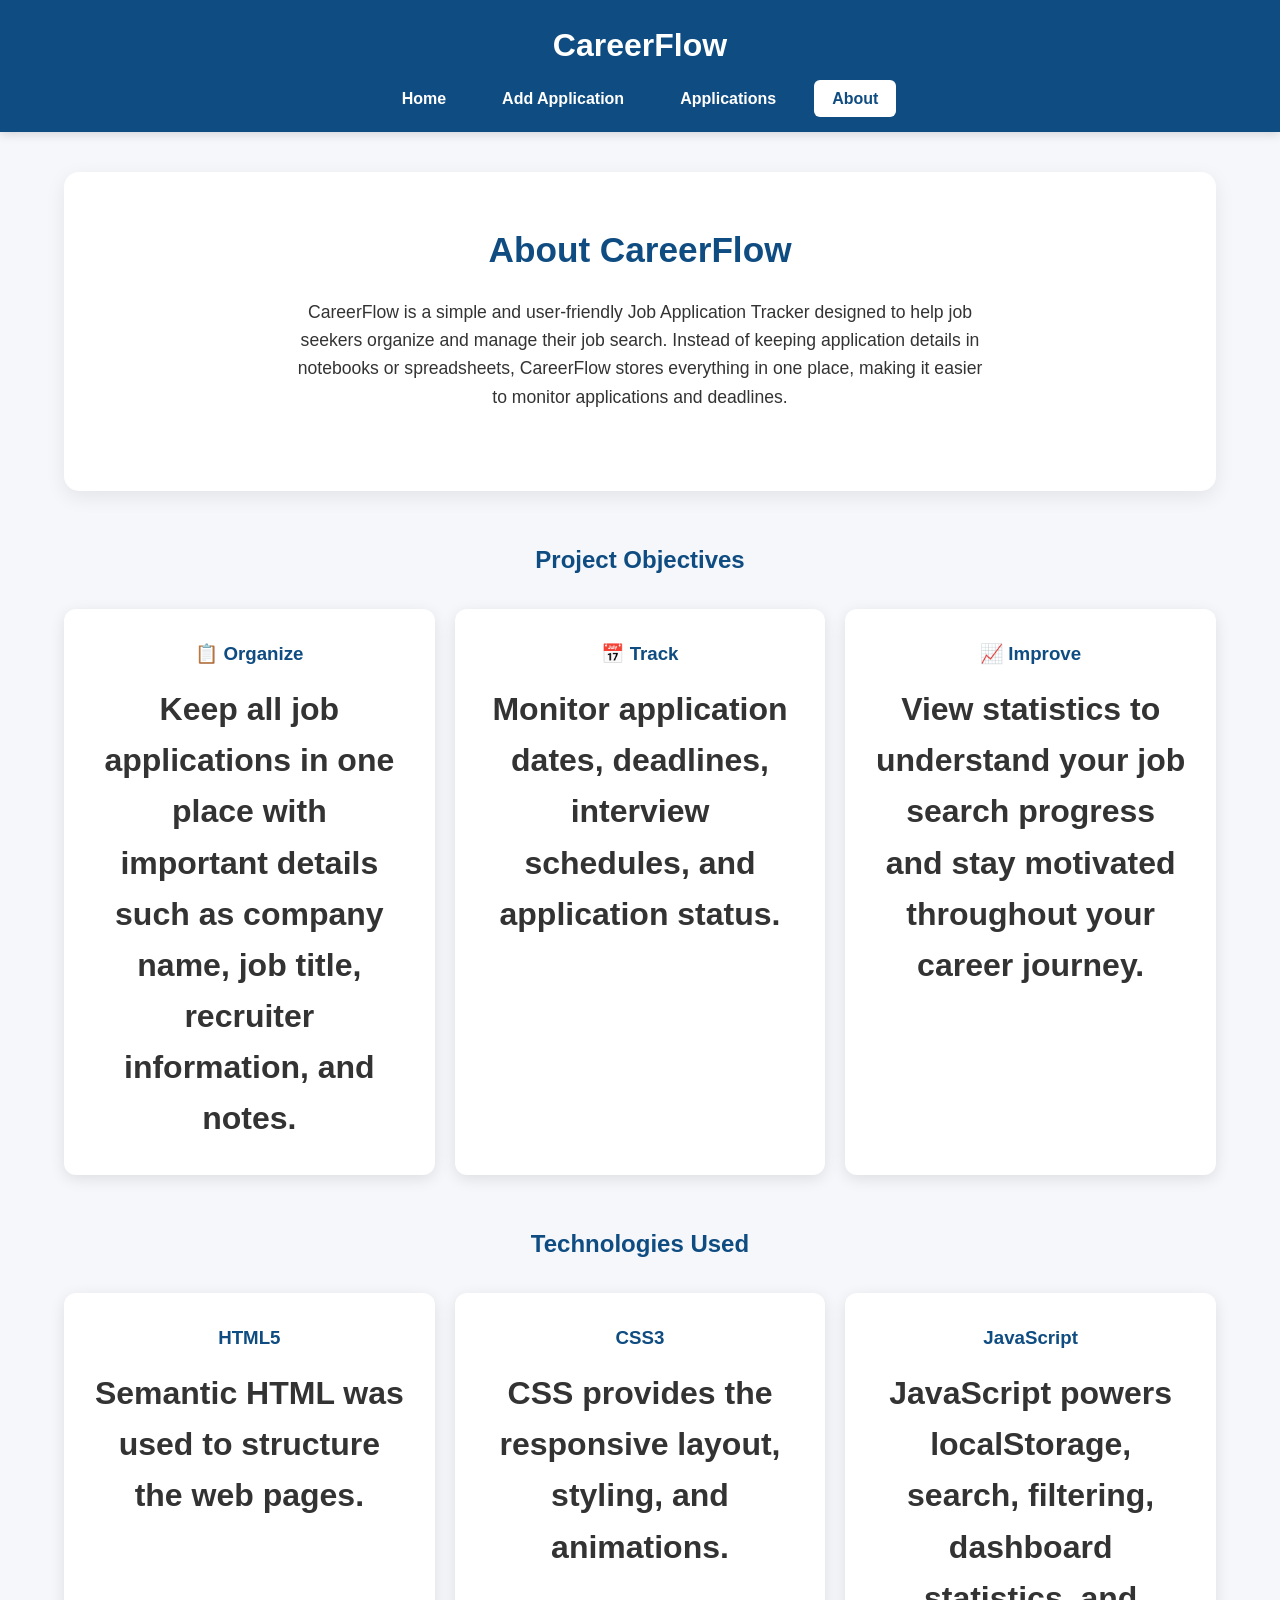
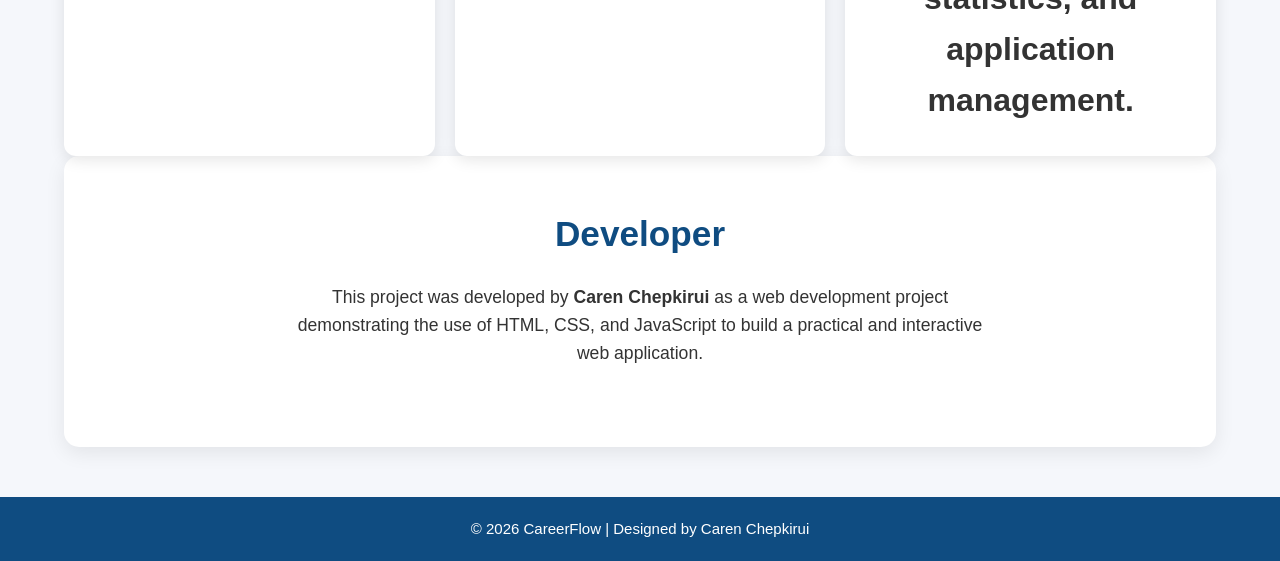
==== about.html @ 974ee08f "Initial commit" ====
<!DOCTYPE html>
<html lang="en">
<head>
    <meta charset="UTF-8">
    <meta name="viewport" content="width=device-width, initial-scale=1.0">
    <title>About | CareerFlow</title>

    <link rel="stylesheet" href="css/styles.css">
</head>
<body>

<header>

    <h1>CareerFlow</h1>

    <nav>
        <ul>
            <li><a href="index.html">Home</a></li>
            <li><a href="add.html">Add Application</a></li>
            <li><a href="applications.html">Applications</a></li>
            <li><a href="about.html" class="active">About</a></li>
        </ul>
    </nav>

</header>

<main>

<section class="hero">

<h2>About CareerFlow</h2>

<p>

CareerFlow is a simple and user-friendly Job Application Tracker
designed to help job seekers organize and manage their job search.
Instead of keeping application details in notebooks or spreadsheets,
CareerFlow stores everything in one place, making it easier to monitor
applications and deadlines.

</p>

</section>

<section class="statistics">

<h2>Project Objectives</h2>

<div class="stats-container">

<div class="card">
<h3>📋 Organize</h3>
<p>
Keep all job applications in one place with important details such as
company name, job title, recruiter information, and notes.
</p>
</div>

<div class="card">
<h3>📅 Track</h3>
<p>
Monitor application dates, deadlines, interview schedules,
and application status.
</p>
</div>

<div class="card">
<h3>📈 Improve</h3>
<p>
View statistics to understand your job search progress and
stay motivated throughout your career journey.
</p>
</div>

</div>

</section>

<section class="statistics">

<h2>Technologies Used</h2>

<div class="stats-container">

<div class="card">
<h3>HTML5</h3>
<p>
Semantic HTML was used to structure the web pages.
</p>
</div>

<div class="card">
<h3>CSS3</h3>
<p>
CSS provides the responsive layout, styling, and animations.
</p>
</div>

<div class="card">
<h3>JavaScript</h3>
<p>
JavaScript powers localStorage, search, filtering,
dashboard statistics, and application management.
</p>
</div>

</div>

</section>

<section class="hero">

<h2>Developer</h2>

<p>

This project was developed by <strong>Caren Chepkirui</strong>
as a web development project demonstrating the use of HTML, CSS,
and JavaScript to build a practical and interactive web application.

</p>

</section>

</main>

<footer>

<p>
© 2026 CareerFlow | Designed by Caren Chepkirui
</p>

</footer>

<script src="js/script.js"></script>

</body>
</html>
---- css/styles.css ----
/* ==========================================
   GLOBAL STYLES
========================================== */

*{
    margin:0;
    padding:0;
    box-sizing:border-box;
}

body{
    font-family:Arial, Helvetica, sans-serif;
    background:#f5f7fb;
    color:#333;
    line-height:1.6;
}

/* ==========================================
   HEADER
========================================== */

header{
    background:#0f4c81;
    color:white;
    padding:20px;
    text-align:center;
    box-shadow:0 2px 10px rgba(0,0,0,.15);
}

header h1{
    font-size:2rem;
    margin-bottom:15px;
}

/* ==========================================
   NAVIGATION
========================================== */

nav ul{
    display:flex;
    justify-content:center;
    align-items:center;
    list-style:none;
    gap:20px;
    flex-wrap:wrap;
}

nav a{
    color:white;
    text-decoration:none;
    padding:10px 18px;
    border-radius:6px;
    transition:.3s;
    font-weight:bold;
}

nav a:hover,
nav a.active{
    background:white;
    color:#0f4c81;
}

/* ==========================================
   MAIN
========================================== */

main{
    width:90%;
    max-width:1200px;
    margin:40px auto;
}

/* ==========================================
   HERO SECTION
========================================== */

.hero{
    background:white;
    text-align:center;
    padding:50px 30px;
    border-radius:15px;
    box-shadow:0 6px 20px rgba(0,0,0,.08);
    margin-bottom:40px;
}

.hero h2{
    font-size:2.2rem;
    color:#0f4c81;
    margin-bottom:20px;
}

.hero p{
    font-size:1.1rem;
    max-width:700px;
    margin:auto;
    margin-bottom:30px;
}

/* ==========================================
   BUTTONS
========================================== */

.btn{
    display:inline-block;
    background:#0f4c81;
    color:white;
    padding:14px 28px;
    border-radius:8px;
    text-decoration:none;
    border:none;
    cursor:pointer;
    transition:.3s;
    font-size:1rem;
}

.btn:hover{
    background:#08365d;
    transform:translateY(-2px);
}

/* ==========================================
   GALLERY
========================================== */

.gallery{
    margin-bottom:40px;
}

.photos{
    display:grid;
    grid-template-columns:repeat(auto-fit,minmax(250px,1fr));
    gap:20px;
}

.photos img{
    width:100%;
    height:220px;
    object-fit:cover;
    border-radius:12px;
    transition:.4s;
    box-shadow:0 4px 12px rgba(0,0,0,.15);
}

.photos img:hover{
    transform:scale(1.05);
}

/* ==========================================
   DASHBOARD
========================================== */

.statistics{
    margin-top:50px;
}

.statistics h2{
    text-align:center;
    color:#0f4c81;
    margin-bottom:30px;
}

.stats-container{
    display:grid;
    grid-template-columns:repeat(auto-fit,minmax(220px,1fr));
    gap:20px;
}

.card{
    background:white;
    padding:30px;
    border-radius:12px;
    text-align:center;
    box-shadow:0 4px 15px rgba(0,0,0,.1);
    transition:.3s;
}

.card:hover{
    transform:translateY(-6px);
}

.card h3{
    color:#0f4c81;
    margin-bottom:15px;
}

.card p{
    font-size:2rem;
    font-weight:bold;
} 
/* ==========================================
   ADD APPLICATION FORM
========================================== */

.form-section{
    background:#ffffff;
    padding:40px;
    border-radius:15px;
    box-shadow:0 6px 20px rgba(0,0,0,.08);
    max-width:850px;
    margin:40px auto;
}

.form-section h2{
    text-align:center;
    color:#0f4c81;
    margin-bottom:30px;
    font-size:2rem;
}

.form-group{
    display:flex;
    flex-direction:column;
    margin-bottom:20px;
}

.form-group label{
    font-weight:bold;
    margin-bottom:8px;
    color:#333;
}

.form-group input,
.form-group select,
.form-group textarea{
    width:100%;
    padding:14px;
    border:1px solid #d1d5db;
    border-radius:8px;
    font-size:16px;
    outline:none;
    transition:all .3s ease;
    background:#fff;
}

.form-group textarea{
    resize:vertical;
    min-height:120px;
}

.form-group input:focus,
.form-group select:focus,
.form-group textarea:focus{
    border-color:#0f4c81;
    box-shadow:0 0 8px rgba(15,76,129,.2);
}

.form-group input::placeholder,
.form-group textarea::placeholder{
    color:#888;
}

button[type="submit"]{
    width:100%;
    margin-top:10px;
}

#message{
    text-align:center;
    margin-top:20px;
    font-weight:bold;
    font-size:1rem;
}

/* ==========================================
   SEARCH & FILTER
========================================== */

.controls{
    display:flex;
    gap:20px;
    justify-content:center;
    align-items:center;
    flex-wrap:wrap;
    margin:30px 0;
}

.controls input,
.controls select{
    padding:12px 15px;
    border:1px solid #d1d5db;
    border-radius:8px;
    font-size:16px;
    min-width:250px;
    outline:none;
    transition:.3s;
}

.controls input:focus,
.controls select:focus{
    border-color:#0f4c81;
    box-shadow:0 0 8px rgba(15,76,129,.2);
}

/* ==========================================
   SECTION HEADINGS
========================================== */

.applications-page h2,
.form-section h2,
.statistics h2{
    color:#0f4c81;
}

.applications-page p{
    text-align:center;
    color:#666;
    margin-bottom:15px;
}
/* ==========================================
   APPLICATION CARDS
========================================== */

#applicationsContainer{
    display:grid;
    grid-template-columns:repeat(auto-fit,minmax(340px,1fr));
    gap:25px;
    margin-top:30px;
}

.application-card{
    background:#ffffff;
    border-radius:15px;
    padding:25px;
    box-shadow:0 6px 18px rgba(0,0,0,.1);
    transition:all .3s ease;
    border-top:5px solid #0f4c81;
}

.application-card:hover{
    transform:translateY(-6px);
    box-shadow:0 12px 25px rgba(0,0,0,.15);
}

.application-card h2,
.application-card h3{
    color:#0f4c81;
    margin-bottom:15px;
    border-bottom:2px solid #eef2f7;
    padding-bottom:10px;
}

.application-card p{
    margin:10px 0;
    line-height:1.6;
    word-break:break-word;
}

.application-card strong{
    color:#222;
}

.application-card a{
    color:#0f4c81;
    font-weight:bold;
    text-decoration:none;
}

.application-card a:hover{
    text-decoration:underline;
}

/* ==========================================
   DELETE BUTTON
========================================== */

.delete-btn{
    width:100%;
    margin-top:20px;
    background:#dc3545;
    color:#fff;
    border:none;
    padding:12px;
    border-radius:8px;
    cursor:pointer;
    font-size:15px;
    transition:.3s;
}

.delete-btn:hover{
    background:#b02a37;
}

/* ==========================================
   EMPTY STATE
========================================== */

.empty-message{
    text-align:center;
    background:#fff;
    padding:40px;
    border-radius:12px;
    color:#666;
    font-size:18px;
    box-shadow:0 4px 12px rgba(0,0,0,.08);
}

/* ==========================================
   STATUS BADGES
========================================== */

.status{
    display:inline-block;
    padding:6px 12px;
    border-radius:20px;
    color:#fff;
    font-size:13px;
    font-weight:bold;
}

.status.applied{
    background:#0d6efd;
}

.status.interview{
    background:#fd7e14;
}

.status.offer{
    background:#198754;
}

.status.rejected{
    background:#dc3545;
}

/* ==========================================
   PRIORITY BADGES
========================================== */

.priority{
    display:inline-block;
    padding:6px 12px;
    border-radius:20px;
    color:#fff;
    font-size:13px;
    font-weight:bold;
}

.priority.high{
    background:#dc3545;
}

.priority.medium{
    background:#ffc107;
    color:#222;
}

.priority.low{
    background:#198754;
}

/* ==========================================
   LINKS
========================================== */

.application-card a{
    color:#0f4c81;
    font-weight:600;
}

.application-card a:hover{
    color:#08365d;
}

/* ==========================================
   SCROLLBAR (Modern Browsers)
========================================== */

::-webkit-scrollbar{
    width:10px;
}

::-webkit-scrollbar-track{
    background:#f1f1f1;
}

::-webkit-scrollbar-thumb{
    background:#0f4c81;
    border-radius:10px;
}

::-webkit-scrollbar-thumb:hover{
    background:#08365d;
}
/* ==========================================
   FOOTER
========================================== */

footer{
    background:#0f4c81;
    color:#fff;
    text-align:center;
    padding:20px;
    margin-top:50px;
}

footer p{
    font-size:15px;
}

/* ==========================================
   ANIMATIONS
========================================== */

@keyframes fadeIn{
    from{
        opacity:0;
        transform:translateY(20px);
    }
    to{
        opacity:1;
        transform:translateY(0);
    }
}

.hero,
.form-section,
.application-card,
.card{
    animation:fadeIn .6s ease-in-out;
}

/* ==========================================
   RESPONSIVE DESIGN
========================================== */

@media (max-width:992px){

    main{
        width:95%;
    }

    .stats-container{
        grid-template-columns:repeat(2,1fr);
    }

    #applicationsContainer{
        grid-template-columns:1fr;
    }

}

@media (max-width:768px){

    header h1{
        font-size:1.6rem;
    }

    nav ul{
        flex-direction:column;
        gap:10px;
    }

    .hero{
        padding:30px 20px;
    }

    .hero h2{
        font-size:1.8rem;
    }

    .hero p{
        font-size:1rem;
    }

    .photos{
        grid-template-columns:1fr;
    }

    .stats-container{
        grid-template-columns:1fr;
    }

    .controls{
        flex-direction:column;
    }

    .controls input,
    .controls select{
        width:100%;
    }

    .form-section{
        padding:25px;
    }

    .application-card{
        padding:20px;
    }

}

@media (max-width:480px){

    body{
        font-size:15px;
    }

    header{
        padding:15px;
    }

    header h1{
        font-size:1.4rem;
    }

    .btn{
        width:100%;
        text-align:center;
    }

    .card{
        padding:20px;
    }

    .card p{
        font-size:1.6rem;
    }

    .application-card h2,
    .application-card h3{
        font-size:1.2rem;
    }

}

/* ==========================================
   UTILITY CLASSES
========================================== */

.text-center{
    text-align:center;
}

.mt-20{
    margin-top:20px;
}

.mb-20{
    margin-bottom:20px;
}

.hidden{
    display:none;
}
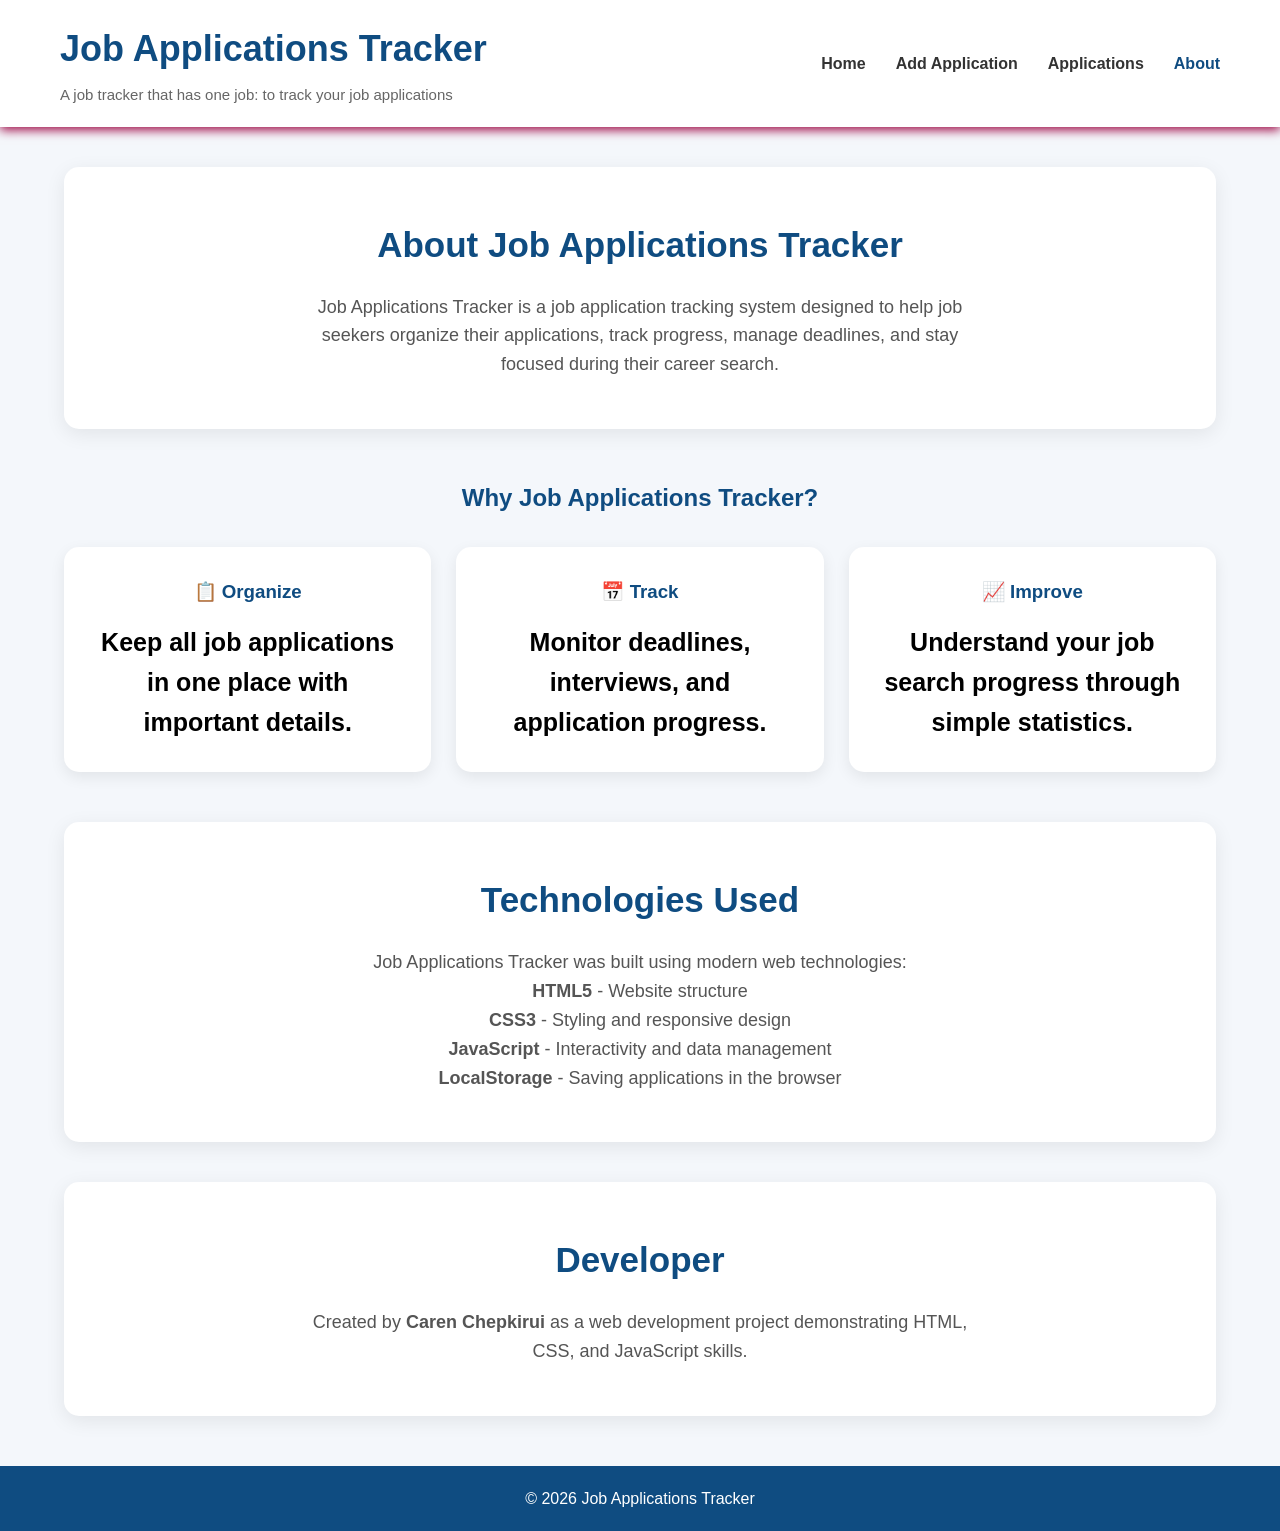
==== commit 90e8961f: "improve form styling" ====
--- a/about.html
+++ b/about.html
@@ -1,138 +1,264 @@
 <!DOCTYPE html>
 <html lang="en">
+
 <head>
-    <meta charset="UTF-8">
-    <meta name="viewport" content="width=device-width, initial-scale=1.0">
-    <title>About | CareerFlow</title>
-
-    <link rel="stylesheet" href="css/styles.css">
+
+<meta charset="UTF-8">
+<meta name="viewport" content="width=device-width, initial-scale=1.0">
+
+<title>About | Job Applications Tracker</title>
+
+<link rel="stylesheet" href="css/styles.css">
+
 </head>
+
+
 <body>
 
+
 <header>
 
-    <h1>CareerFlow</h1>
-
-    <nav>
-        <ul>
-            <li><a href="index.html">Home</a></li>
-            <li><a href="add.html">Add Application</a></li>
-            <li><a href="applications.html">Applications</a></li>
-            <li><a href="about.html" class="active">About</a></li>
-        </ul>
-    </nav>
+
+<div class="brand">
+
+<h1>Job Applications Tracker</h1>
+
+<p>
+A job tracker that has one job:
+to track your job applications
+</p>
+
+</div>
+
+
+
+<nav>
+
+<ul>
+
+<li><a href="index.html">Home</a></li>
+
+<li><a href="add.html">Add Application</a></li>
+
+<li><a href="applications.html">Applications</a></li>
+
+<li><a class="active" href="about.html">About</a></li>
+
+</ul>
+
+</nav>
+
 
 </header>
 
+
+
+
+
 <main>
 
+
+
 <section class="hero">
 
-<h2>About CareerFlow</h2>
-
-<p>
-
-CareerFlow is a simple and user-friendly Job Application Tracker
-designed to help job seekers organize and manage their job search.
-Instead of keeping application details in notebooks or spreadsheets,
-CareerFlow stores everything in one place, making it easier to monitor
-applications and deadlines.
-
-</p>
-
-</section>
+
+<h2>
+About Job Applications Tracker
+</h2>
+
+
+
+<p>
+
+Job Applications Tracker is a job application tracking system designed
+to help job seekers organize their applications,
+track progress, manage deadlines, and stay focused
+during their career search.
+
+</p>
+
+
+</section>
+
+
+
+
+
+
 
 <section class="statistics">
 
-<h2>Project Objectives</h2>
+
+<h2>
+Why Job Applications Tracker?
+</h2>
+
+
 
 <div class="stats-container">
 
+
+
 <div class="card">
-<h3>📋 Organize</h3>
-<p>
-Keep all job applications in one place with important details such as
-company name, job title, recruiter information, and notes.
-</p>
-</div>
+
+<h3>
+📋 Organize
+</h3>
+
+
+<p>
+
+Keep all job applications in one place
+with important details.
+
+</p>
+
+</div>
+
+
+
+
 
 <div class="card">
-<h3>📅 Track</h3>
-<p>
-Monitor application dates, deadlines, interview schedules,
-and application status.
-</p>
-</div>
+
+<h3>
+📅 Track
+</h3>
+
+
+<p>
+
+Monitor deadlines, interviews,
+and application progress.
+
+</p>
+
+</div>
+
+
+
+
 
 <div class="card">
-<h3>📈 Improve</h3>
-<p>
-View statistics to understand your job search progress and
-stay motivated throughout your career journey.
-</p>
-</div>
-
-</div>
-
-</section>
-
-<section class="statistics">
-
-<h2>Technologies Used</h2>
-
-<div class="stats-container">
-
-<div class="card">
-<h3>HTML5</h3>
-<p>
-Semantic HTML was used to structure the web pages.
-</p>
-</div>
-
-<div class="card">
-<h3>CSS3</h3>
-<p>
-CSS provides the responsive layout, styling, and animations.
-</p>
-</div>
-
-<div class="card">
-<h3>JavaScript</h3>
-<p>
-JavaScript powers localStorage, search, filtering,
-dashboard statistics, and application management.
-</p>
-</div>
-
-</div>
-
-</section>
+
+<h3>
+📈 Improve
+</h3>
+
+
+<p>
+
+Understand your job search progress
+through simple statistics.
+
+</p>
+
+</div>
+
+
+
+</div>
+
+
+</section>
+
+
+
+
+
+
+
+
 
 <section class="hero">
 
-<h2>Developer</h2>
-
-<p>
-
-This project was developed by <strong>Caren Chepkirui</strong>
-as a web development project demonstrating the use of HTML, CSS,
-and JavaScript to build a practical and interactive web application.
-
-</p>
-
-</section>
+
+<h2>
+Technologies Used
+</h2>
+
+
+
+<p>
+
+Job Applications Tracker was built using modern web technologies:
+
+</p>
+
+
+<p>
+
+<strong>HTML5</strong> - Website structure
+
+<br>
+
+<strong>CSS3</strong> - Styling and responsive design
+
+<br>
+
+<strong>JavaScript</strong> - Interactivity and data management
+
+<br>
+
+<strong>LocalStorage</strong> - Saving applications in the browser
+
+</p>
+
+
+</section>
+
+
+
+
+
+
+
+
+
+<section class="hero">
+
+
+<h2>
+Developer
+</h2>
+
+
+<p>
+
+Created by <strong>Caren Chepkirui</strong>
+as a web development project demonstrating
+HTML, CSS, and JavaScript skills.
+
+</p>
+
+
+</section>
+
+
 
 </main>
 
+
+
+
+
+
+
+
 <footer>
 
 <p>
-© 2026 CareerFlow | Designed by Caren Chepkirui
-</p>
+© 2026 Job Applications Tracker 
 
 </footer>
 
+
+
+
+
 <script src="js/script.js"></script>
 
+
 </body>
+
 </html>
--- a/css/styles.css
+++ b/css/styles.css
@@ -1,7 +1,11 @@
 
-   /* ==========================================
-   GLOBAL STYLES
-========================================== */
+   /* =====================================
+   CareerFlow Job Application Tracker
+   Modern Stylesheet
+===================================== */
+
+
+/* ===== GLOBAL STYLES ===== */
 
 *{
     margin:0;
@@ -10,637 +14,512 @@
 }
 
 body{
-    font-family:Arial, Helvetica, sans-serif;
-    background:#f5f7fb;
-    color:#333;
+    font-family: 'Segoe UI', Arial, sans-serif;
+    background:#f4f7fb;
+    color:black;
     line-height:1.6;
 }
-
-/* ==========================================
-   HEADER
-========================================== */
-
-header{
-    background:#0f4c81;
-    color:white;
-    padding:20px;
-    text-align:center;
-    box-shadow:0 2px 10px rgba(0,0,0,.15);
-}
-
-header h1{
-    font-size:2rem;
-    margin-bottom:15px;
-}
-
-/* ==========================================
-   NAVIGATION
-========================================== */
-
-nav ul{
-    display:flex;
-    justify-content:center;
-    align-items:center;
-    list-style:none;
-    gap:20px;
-    flex-wrap:wrap;
-}
-
-nav a{
-    color:white;
-    text-decoration:none;
-    padding:10px 18px;
-    border-radius:6px;
-    transition:.3s;
-    font-weight:bold;
-}
-
-nav a:hover,
-nav a.active{
-    background:white;
-    color:#0f4c81;
-}
-
-/* ==========================================
-   MAIN
-========================================== */
 
 main{
     width:90%;
     max-width:1200px;
+    margin:auto;
+}
+
+
+/* ===== HEADER ===== */
+
+header{
+    background:white;
+    display:flex;
+    justify-content:space-between;
+    align-items:center;
+    padding:20px 60px;
+    box-shadow:0 3px 10px rgb(158, 6, 67);
+}
+
+
+/* Logo section */
+
+.brand h1{
+
+    color:#0f4c81;
+    font-size:36px;
+    margin-bottom:5px;
+    font-weight: 700;
+
+}
+
+
+.brand p{
+
+    color:#666;
+    font-size:15px;
+
+}
+
+
+/* Navigation */
+
+nav ul{
+
+    display:flex;
+    list-style:none;
+    gap:30px;
+
+}
+
+
+nav ul li a{
+
+    text-decoration:none;
+    color:#333;
+    font-weight:600;
+    transition:.3s;
+
+}
+
+
+nav ul li a:hover,
+nav ul li a.active{
+
+    color:#0f4c81;
+
+}
+
+
+/* ===== HERO SECTION ===== */
+
+
+.hero{
+
+    background:white;
     margin:40px auto;
-}
-
-/* ==========================================
-   HERO SECTION
-========================================== */
-
-.hero{
-    background:white;
+    padding:50px;
     text-align:center;
-    padding:50px 30px;
     border-radius:15px;
-    box-shadow:0 6px 20px rgba(0,0,0,.08);
-    margin-bottom:40px;
-}
+    box-shadow:0 5px 20px rgba(0,0,0,.08);
+
+}
+
 
 .hero h2{
-    font-size:2.2rem;
-    color:#0f4c81;
+
+    color:#0f4c81;
+    font-size:35px;
     margin-bottom:20px;
-}
+
+}
+
 
 .hero p{
-    font-size:1.1rem;
+
     max-width:700px;
     margin:auto;
-    margin-bottom:30px;
-}
-
-/* ==========================================
-   BUTTONS
-========================================== */
+    color:#555;
+    font-size:18px;
+
+}
+
+
+
+/* Buttons */
 
 .btn{
+
     display:inline-block;
+    margin-top:25px;
+    padding:14px 30px;
     background:#0f4c81;
     color:white;
-    padding:14px 28px;
+    text-decoration:none;
     border-radius:8px;
-    text-decoration:none;
-    border:none;
-    cursor:pointer;
+    font-weight:bold;
     transition:.3s;
-    font-size:1rem;
-}
+
+}
+
 
 .btn:hover{
+
     background:#08365d;
     transform:translateY(-2px);
-}
-
-/* ==========================================
-   GALLERY
-========================================== */
+
+}
+
+
+
+/* ===== IMAGE GALLERY ===== */
+
 
 .gallery{
-    margin-bottom:40px;
-}
+
+    margin:40px 0;
+    margin-top: 30px;
+
+}
+
 
 .photos{
+
     display:grid;
-    grid-template-columns:repeat(auto-fit,minmax(250px,1fr));
+    grid-template-columns:repeat(3,1fr);
     gap:20px;
-}
+
+}
+
 
 .photos img{
+
     width:100%;
-    height:220px;
+    height:250px;
     object-fit:cover;
-    border-radius:12px;
-    transition:.4s;
-    box-shadow:0 4px 12px rgba(0,0,0,.15);
-}
-
-.photos img:hover{
-    transform:scale(1.05);
-}
-
-/* ==========================================
-   DASHBOARD
-========================================== */
+    border-radius:15px;
+    transition: transform .3s ease;
+
+}
+.photos img:hover{transform: scale(1.05);
+}
+
+
+
+/* ===== STATISTICS CARDS ===== */
+
 
 .statistics{
-    margin-top:50px;
-}
+
+    margin:50px 0;
+
+}
+
 
 .statistics h2{
+
     text-align:center;
     color:#0f4c81;
     margin-bottom:30px;
-}
+
+}
+
+
 
 .stats-container{
+
     display:grid;
-    grid-template-columns:repeat(auto-fit,minmax(220px,1fr));
-    gap:20px;
-}
+    grid-template-columns:repeat(3,1fr);
+    gap:25px;
+
+}
+
+
 
 .card{
+
     background:white;
     padding:30px;
-    border-radius:12px;
     text-align:center;
-    box-shadow:0 4px 15px rgba(0,0,0,.1);
-    transition:.3s;
-}
-
-.card:hover{
-    transform:translateY(-6px);
-}
+    border-radius:15px;
+    box-shadow:0 5px 15px rgba(0,0,0,.08);
+
+}
+
+
 
 .card h3{
+
     color:#0f4c81;
     margin-bottom:15px;
-}
+
+}
+
 
 .card p{
-    font-size:2rem;
+
+    font-size:25px;
     font-weight:bold;
-} 
-/* ==========================================
-   ADD APPLICATION FORM
-========================================== */
+
+}
+
+
+
+/* ===== FORM PAGE ===== */
+
 
 .form-section{
-    background:#ffffff;
+
+    background:white;
+    margin:40px auto;
     padding:40px;
+    max-width:800px;
     border-radius:15px;
-    box-shadow:0 6px 20px rgba(0,0,0,.08);
-    max-width:850px;
-    margin:40px auto;
-}
+    box-shadow:0 5px 20px rgba(0,0,0,.1);
+
+}
+
+
 
 .form-section h2{
+
     text-align:center;
     color:#0f4c81;
     margin-bottom:30px;
-    font-size:2rem;
-}
+
+}
+
+
 
 .form-group{
-    display:flex;
-    flex-direction:column;
+
     margin-bottom:20px;
-}
+
+}
+
+
 
 .form-group label{
+
+    display:block;
     font-weight:bold;
     margin-bottom:8px;
-    color:#333;
-}
+
+}
+
+
 
 .form-group input,
 .form-group select,
 .form-group textarea{
+
     width:100%;
-    padding:14px;
-    border:1px solid #d1d5db;
+    padding:13px;
+    border:1px solid #ccc;
     border-radius:8px;
     font-size:16px;
-    outline:none;
-    transition:all .3s ease;
-    background:#fff;
-}
-
-.form-group textarea{
-    resize:vertical;
-    min-height:120px;
-}
+
+}
+
+
 
 .form-group input:focus,
 .form-group select:focus,
 .form-group textarea:focus{
+
+    outline:none;
     border-color:#0f4c81;
-    box-shadow:0 0 8px rgba(15,76,129,.2);
-}
-
-.form-group input::placeholder,
-.form-group textarea::placeholder{
-    color:#888;
-}
-
-button[type="submit"]{
-    width:100%;
-    margin-top:10px;
-}
-
-#message{
+
+}
+
+
+
+textarea{
+
+    resize:vertical;
+
+}
+
+
+
+/* ===== APPLICATIONS PAGE ===== */
+
+
+.applications-page{
+
+    margin:40px 0;
+
+}
+
+
+.applications-page h2{
+
     text-align:center;
-    margin-top:20px;
-    font-weight:bold;
-    font-size:1rem;
-}
-
-/* ==========================================
-   SEARCH & FILTER
-========================================== */
+    color:#0f4c81;
+
+}
+
 
 .controls{
+
     display:flex;
+    justify-content:center;
     gap:20px;
-    justify-content:center;
-    align-items:center;
-    flex-wrap:wrap;
     margin:30px 0;
-}
+
+}
+
+
 
 .controls input,
 .controls select{
-    padding:12px 15px;
-    border:1px solid #d1d5db;
-    border-radius:8px;
-    font-size:16px;
-    min-width:250px;
-    outline:none;
-    transition:.3s;
-}
-
-.controls input:focus,
-.controls select:focus{
-    border-color:#0f4c81;
-    box-shadow:0 0 8px rgba(15,76,129,.2);
-}
-
-/* ==========================================
-   SECTION HEADINGS
-========================================== */
-
-.applications-page h2,
-.form-section h2,
-.statistics h2{
-    color:#0f4c81;
-}
-
-.applications-page p{
-    text-align:center;
-    color:#666;
-    margin-bottom:15px;
-}
-/* ==========================================
-   APPLICATION CARDS
-========================================== */
-
-#applicationsContainer{
-    display:grid;
-    grid-template-columns:repeat(auto-fit,minmax(340px,1fr));
-    gap:25px;
-    margin-top:30px;
-}
-
-.application-card{
-    background:#ffffff;
-    border-radius:15px;
-    padding:25px;
-    box-shadow:0 6px 18px rgba(0,0,0,.1);
-    transition:all .3s ease;
-    border-top:5px solid #0f4c81;
-}
-
-.application-card:hover{
-    transform:translateY(-6px);
-    box-shadow:0 12px 25px rgba(0,0,0,.15);
-}
-
-.application-card h2,
-.application-card h3{
-    color:#0f4c81;
-    margin-bottom:15px;
-    border-bottom:2px solid #eef2f7;
-    padding-bottom:10px;
-}
-
-.application-card p{
-    margin:10px 0;
-    line-height:1.6;
-    word-break:break-word;
-}
-
-.application-card strong{
-    color:#222;
-}
-
-.application-card a{
-    color:#0f4c81;
-    font-weight:bold;
-    text-decoration:none;
-}
-
-.application-card a:hover{
-    text-decoration:underline;
-}
-
-/* ==========================================
-   DELETE BUTTON
-========================================== */
-
-.delete-btn{
-    width:100%;
-    margin-top:20px;
-    background:#dc3545;
-    color:#fff;
-    border:none;
+
     padding:12px;
     border-radius:8px;
+    border:1px solid #ccc;
+
+}
+
+
+
+/* Application cards */
+
+#applicationsContainer{
+
+    display:grid;
+    grid-template-columns:repeat(3,1fr);
+    gap:25px;
+
+}
+
+
+
+.application-card{
+
+    background:white;
+    padding:25px;
+    border-radius:15px;
+    box-shadow:0 5px 15px rgba(0,0,0,.1);
+
+}
+
+
+
+.application-card h2{
+
+    color:#0f4c81;
+
+}
+
+
+
+.application-card p{
+
+    margin:8px 0;
+
+}
+
+
+
+/* Buttons */
+
+.card-buttons{
+
+    display:flex;
+    gap:10px;
+    margin-top:20px;
+
+}
+
+
+.edit-btn,
+.delete-btn{
+
+    flex:1;
+    padding:10px;
+    border:none;
+    border-radius:8px;
     cursor:pointer;
-    font-size:15px;
-    transition:.3s;
-}
-
-.delete-btn:hover{
-    background:#b02a37;
-}
-
-/* ==========================================
-   EMPTY STATE
-========================================== */
-
-.empty-message{
-    text-align:center;
-    background:#fff;
+    color:white;
+
+}
+
+
+.edit-btn{
+
+    background:#0d6efd;
+
+}
+
+
+.delete-btn{
+
+    background:#dc3545;
+
+}
+
+
+
+/* ===== ABOUT PAGE ===== */
+
+
+.about{
+
+    background:white;
     padding:40px;
-    border-radius:12px;
-    color:#666;
-    font-size:18px;
-    box-shadow:0 4px 12px rgba(0,0,0,.08);
-}
-
-/* ==========================================
-   STATUS BADGES
-========================================== */
-
-.status{
-    display:inline-block;
-    padding:6px 12px;
-    border-radius:20px;
-    color:#fff;
-    font-size:13px;
-    font-weight:bold;
-}
-
-.status.applied{
-    background:#0d6efd;
-}
-
-.status.interview{
-    background:#fd7e14;
-}
-
-.status.offer{
-    background:#198754;
-}
-
-.status.rejected{
-    background:#dc3545;
-}
-
-/* ==========================================
-   PRIORITY BADGES
-========================================== */
-
-.priority{
-    display:inline-block;
-    padding:6px 12px;
-    border-radius:20px;
-    color:#fff;
-    font-size:13px;
-    font-weight:bold;
-}
-
-.priority.high{
-    background:#dc3545;
-}
-
-.priority.medium{
-    background:#ffc107;
-    color:#222;
-}
-
-.priority.low{
-    background:#198754;
-}
-
-/* ==========================================
-   LINKS
-========================================== */
-
-.application-card a{
-    color:#0f4c81;
-    font-weight:600;
-}
-
-.application-card a:hover{
-    color:#08365d;
-}
-
-/* ==========================================
-   SCROLLBAR (Modern Browsers)
-========================================== */
-
-::-webkit-scrollbar{
-    width:10px;
-}
-
-::-webkit-scrollbar-track{
-    background:#f1f1f1;
-}
-
-::-webkit-scrollbar-thumb{
+    margin:40px 0;
+    border-radius:15px;
+
+}
+
+
+/* ===== FOOTER ===== */
+
+
+footer{
+
     background:#0f4c81;
-    border-radius:10px;
-}
-
-::-webkit-scrollbar-thumb:hover{
-    background:#08365d;
-}
-/* ==========================================
-   FOOTER
-========================================== */
-
-footer{
-    background:#0f4c81;
-    color:#fff;
+    color:white;
     text-align:center;
     padding:20px;
     margin-top:50px;
-}
-
-footer p{
-    font-size:15px;
-}
-
-/* ==========================================
-   ANIMATIONS
-========================================== */
-
-@keyframes fadeIn{
-    from{
-        opacity:0;
-        transform:translateY(20px);
+
+}
+
+
+
+/* ===== RESPONSIVE DESIGN ===== */
+
+
+@media(max-width:900px){
+
+    header{
+
+        flex-direction:column;
+        text-align:center;
+        gap:20px;
+
     }
-    to{
-        opacity:1;
-        transform:translateY(0);
+
+
+    nav ul{
+
+        flex-direction:column;
+        gap:15px;
+
     }
-}
-
-.hero,
-.form-section,
-.application-card,
-.card{
-    animation:fadeIn .6s ease-in-out;
-}
-
-/* ==========================================
-   RESPONSIVE DESIGN
-========================================== */
-
-@media (max-width:992px){
-
-    main{
-        width:95%;
+
+
+    .stats-container,
+    #applicationsContainer,
+    .photos{
+
+        grid-template-columns:1fr;
+
     }
 
-    .stats-container{
-        grid-template-columns:repeat(2,1fr);
+
+}
+
+
+@media(max-width:600px){
+
+    header{
+
+        padding:20px;
+
     }
 
-    #applicationsContainer{
-        grid-template-columns:1fr;
+
+    .hero{
+
+        padding:25px;
+
     }
 
-}
-
-@media (max-width:768px){
-
-    header h1{
-        font-size:1.6rem;
+
+    .hero h2{
+
+        font-size:25px;
+
     }
 
-    nav ul{
-        flex-direction:column;
-        gap:10px;
-    }
-
-    .hero{
-        padding:30px 20px;
-    }
-
-    .hero h2{
-        font-size:1.8rem;
-    }
-
-    .hero p{
-        font-size:1rem;
-    }
-
-    .photos{
-        grid-template-columns:1fr;
-    }
-
-    .stats-container{
-        grid-template-columns:1fr;
-    }
-
-    .controls{
-        flex-direction:column;
-    }
-
-    .controls input,
-    .controls select{
-        width:100%;
-    }
-
-    .form-section{
-        padding:25px;
-    }
-
-    .application-card{
-        padding:20px;
-    }
-
-}
-
-@media (max-width:480px){
-
-    body{
-        font-size:15px;
-    }
-
-    header{
-        padding:15px;
-    }
-
-    header h1{
-        font-size:1.4rem;
-    }
-
-    .btn{
-        width:100%;
-        text-align:center;
-    }
-
-    .card{
-        padding:20px;
-    }
-
-    .card p{
-        font-size:1.6rem;
-    }
-
-    .application-card h2,
-    .application-card h3{
-        font-size:1.2rem;
-    }
-
-}
-
-/* ==========================================
-   UTILITY CLASSES
-========================================== */
-
-.text-center{
-    text-align:center;
-}
-
-.mt-20{
-    margin-top:20px;
-}
-
-.mb-20{
-    margin-bottom:20px;
-}
-
-.hidden{
-    display:none;
+
 }
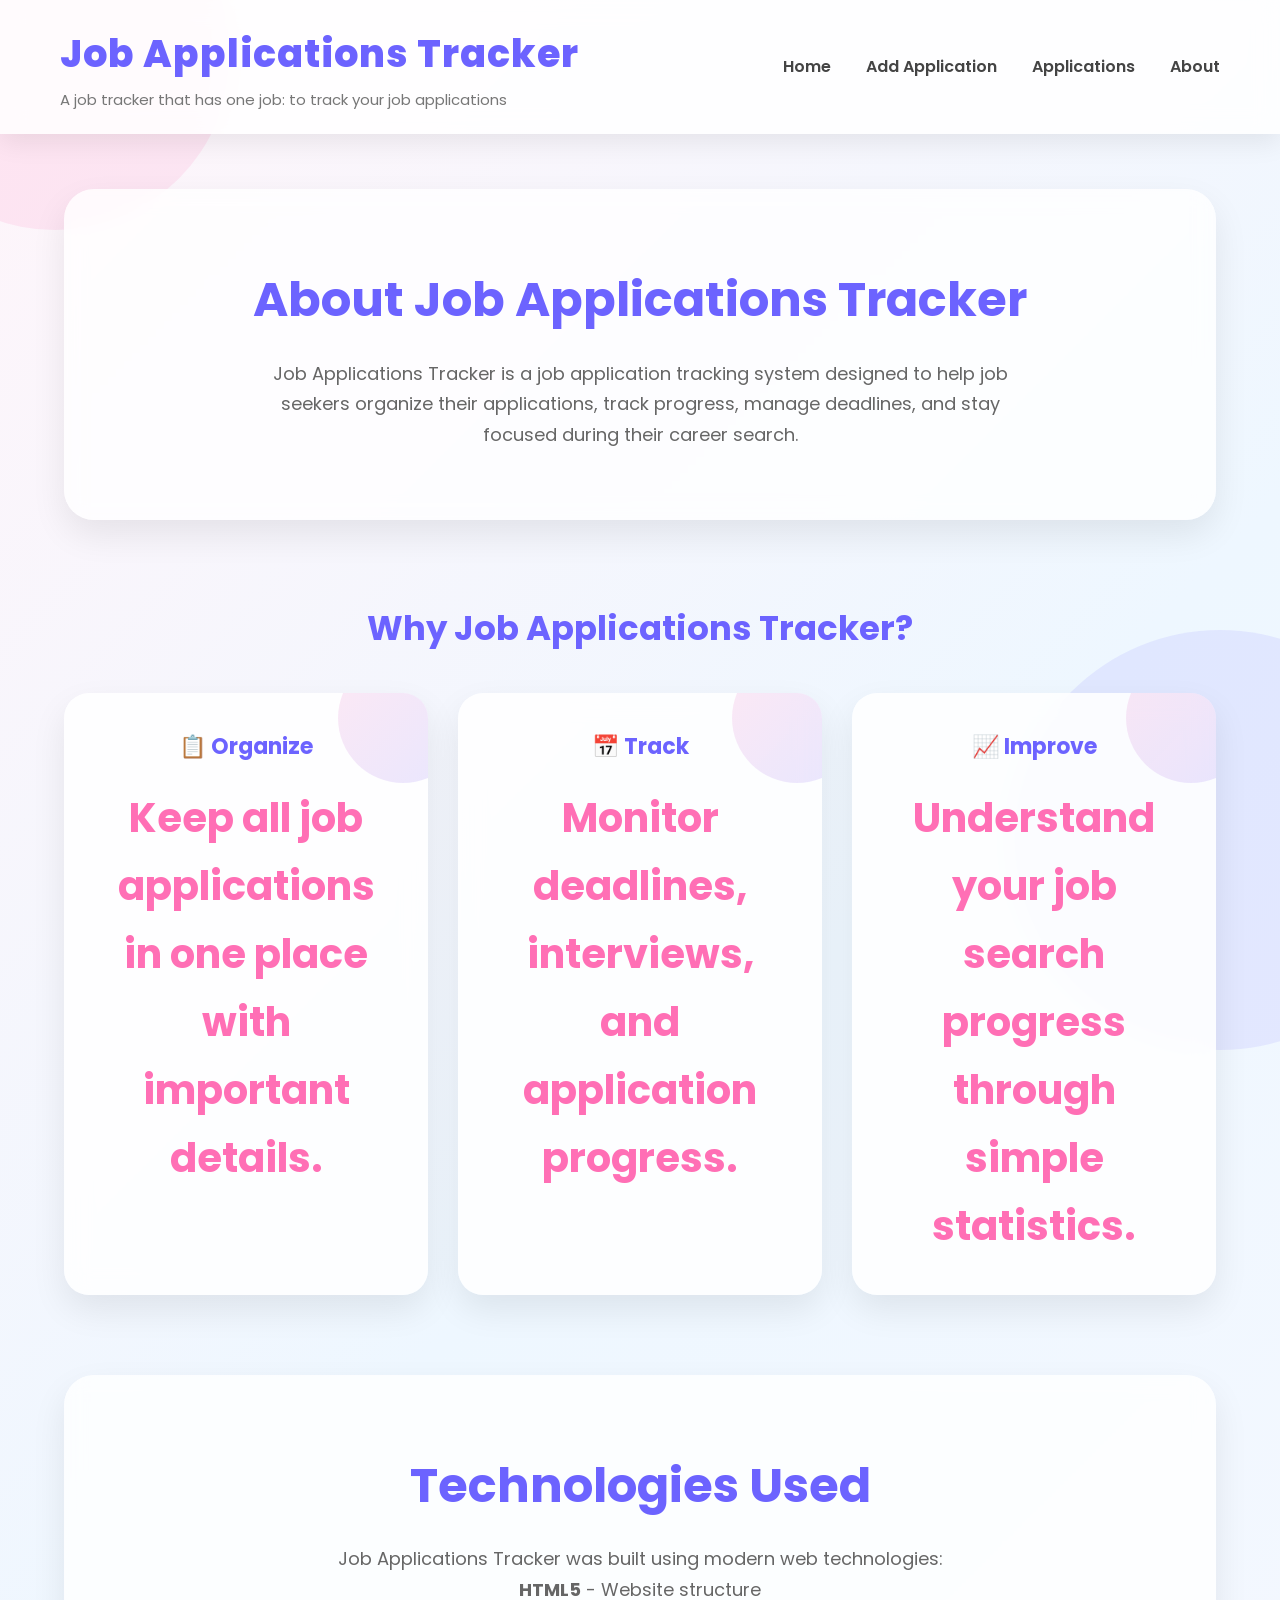
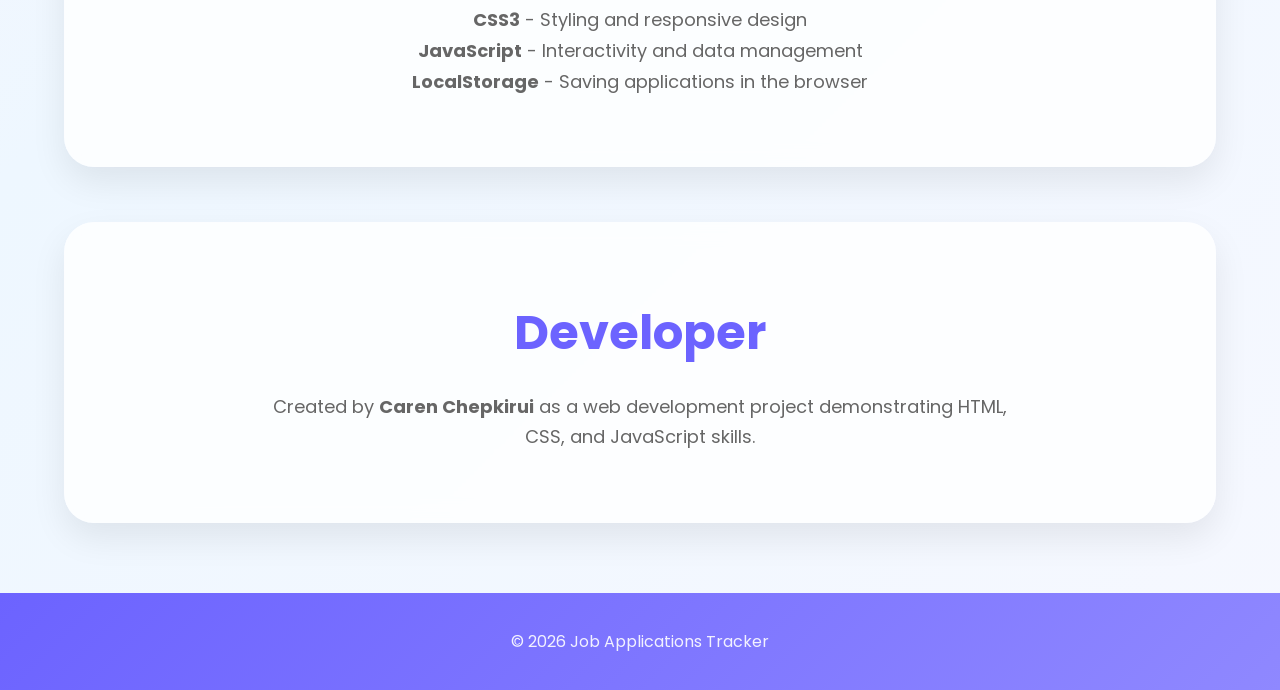
==== commit bb6227a1: "added gradient buttons" ====
--- a/about.html
+++ b/about.html
@@ -239,12 +239,6 @@
 </main>
 
 
-
-
-
-
-
-
 <footer>
 
 <p>
--- a/css/styles.css
+++ b/css/styles.css
@@ -1,161 +1,384 @@
 
-   /* =====================================
+
+/* =====================================
    CareerFlow Job Application Tracker
-   Modern Stylesheet
-===================================== */
-
-
-/* ===== GLOBAL STYLES ===== */
+   Premium Modern Stylesheet
+   Part 1 - Global Styles
+====================================== */
+
+/* ===== GOOGLE FONT ===== */
+@import url('https://fonts.googleapis.com/css2?family=Poppins:wght@300;400;500;600;700;800&display=swap');
+
+
+/* ===== CSS VARIABLES ===== */
+
+:root{
+
+    --primary:#6C63FF;
+    --secondary:#FF6FB5;
+    --accent:#66D9E8;
+    --mint:#7EE8C7;
+    --light:#ffffff;
+    --background:#F7F9FC;
+    --text:#333;
+    --grey:#777;
+
+    --gradient1:linear-gradient(135deg,#6C63FF,#8F88FF);
+    --gradient2:linear-gradient(135deg,#FF6FB5,#FFA8D5);
+    --gradient3:linear-gradient(135deg,#66D9E8,#A5F3FC);
+
+    --shadow:0 15px 35px rgba(0,0,0,.08);
+    --shadow-hover:0 25px 45px rgba(108,99,255,.22);
+
+}
+
+
+/* ===== RESET ===== */
 
 *{
+
     margin:0;
     padding:0;
     box-sizing:border-box;
+
+}
+
+html{
+
+    scroll-behavior:smooth;
+
 }
 
 body{
-    font-family: 'Segoe UI', Arial, sans-serif;
-    background:#f4f7fb;
-    color:black;
-    line-height:1.6;
+
+    font-family:'Poppins',sans-serif;
+    background:linear-gradient(135deg,#FFF5FA,#EEF7FF,#F6F8FF);
+    color:var(--text);
+    line-height:1.7;
+    overflow-x:hidden;
+
 }
 
 main{
+
     width:90%;
-    max-width:1200px;
+    max-width:1250px;
     margin:auto;
+
+}
+
+
+/* ===== SCROLLBAR ===== */
+
+::-webkit-scrollbar{
+
+    width:12px;
+
+}
+
+::-webkit-scrollbar-track{
+
+    background:#ececec;
+
+}
+
+::-webkit-scrollbar-thumb{
+
+    background:linear-gradient(var(--secondary),var(--primary));
+    border-radius:30px;
+
+}
+
+::-webkit-scrollbar-thumb:hover{
+
+    background:linear-gradient(var(--primary),var(--secondary));
+
+}
+
+
+/* ===== PAGE ANIMATION ===== */
+
+body{
+
+    animation:fadeIn 1s ease;
+
+}
+
+@keyframes fadeIn{
+
+    from{
+
+        opacity:0;
+        transform:translateY(20px);
+
+    }
+
+    to{
+
+        opacity:1;
+        transform:translateY(0);
+
+    }
+
 }
 
 
 /* ===== HEADER ===== */
 
 header{
-    background:white;
+
+    background:rgba(255,255,255,.85);
+
+    backdrop-filter:blur(12px);
+
     display:flex;
+
     justify-content:space-between;
+
     align-items:center;
-    padding:20px 60px;
-    box-shadow:0 3px 10px rgb(158, 6, 67);
-}
-
-
-/* Logo section */
+
+    padding:22px 60px;
+
+    position:sticky;
+
+    top:0;
+
+    z-index:1000;
+
+    box-shadow:0 8px 25px rgba(0,0,0,.08);
+
+}
+
+
+/* ===== LOGO ===== */
 
 .brand h1{
 
-    color:#0f4c81;
-    font-size:36px;
-    margin-bottom:5px;
-    font-weight: 700;
-
-}
-
+    color:var(--primary);
+
+    font-size:38px;
+
+    font-weight:800;
+
+    letter-spacing:1px;
+
+}
 
 .brand p{
 
+    color:var(--grey);
+
+    font-size:15px;
+
+}
+
+
+/* ===== NAVIGATION ===== */
+
+nav ul{
+
+    display:flex;
+
+    list-style:none;
+
+    gap:35px;
+
+}
+
+nav ul li{
+
+    position:relative;
+
+}
+
+nav ul li a{
+
+    text-decoration:none;
+
+    color:#444;
+
+    font-weight:600;
+
+    transition:.35s;
+
+}
+
+nav ul li a:hover{
+
+    color:var(--primary);
+
+}
+
+nav ul li a::after{
+
+    content:"";
+
+    position:absolute;
+
+    left:0;
+
+    bottom:-8px;
+
+    width:0;
+
+    height:3px;
+
+    border-radius:30px;
+
+    background:linear-gradient(to right,var(--secondary),var(--primary));
+
+    transition:.35s;
+
+}
+
+nav ul li:hover a::after{
+
+    width:100%;
+
+}
+
+
+/* ===== HERO ===== */
+
+.hero{
+
+    margin:55px auto;
+
+    padding:70px;
+
+    background:rgba(255,255,255,.8);
+
+    backdrop-filter:blur(10px);
+
+    border-radius:30px;
+
+    text-align:center;
+
+    box-shadow:var(--shadow);
+
+    transition:.45s;
+
+}
+
+.hero:hover{
+
+    transform:translateY(-12px);
+
+    box-shadow:var(--shadow-hover);
+
+}
+
+.hero h2{
+
+    font-size:48px;
+
+    color:var(--primary);
+
+    margin-bottom:18px;
+
+}
+
+.hero p{
+
+    max-width:760px;
+
+    margin:auto;
+
     color:#666;
-    font-size:15px;
-
-}
-
-
-/* Navigation */
-
-nav ul{
-
-    display:flex;
-    list-style:none;
-    gap:30px;
-
-}
-
-
-nav ul li a{
+
+    font-size:18px;
+
+}
+
+
+/* ===== BUTTONS ===== */
+
+.btn{
+
+    display:inline-block;
+
+    margin-top:35px;
+
+    padding:15px 36px;
+
+    background:var(--gradient2);
+
+    color:white;
 
     text-decoration:none;
-    color:#333;
-    font-weight:600;
-    transition:.3s;
-
-}
-
-
-nav ul li a:hover,
-nav ul li a.active{
-
-    color:#0f4c81;
-
-}
-
-
-/* ===== HERO SECTION ===== */
-
+
+    font-weight:700;
+
+    border-radius:50px;
+
+    transition:.35s;
+
+    box-shadow:0 12px 25px rgba(255,111,181,.28);
+
+}
+
+.btn:hover{
+
+    transform:translateY(-5px) scale(1.05);
+
+    box-shadow:0 20px 35px rgba(255,111,181,.35);
+
+}
+
+
+/* ===== FLOAT ANIMATION ===== */
+
+@keyframes floating{
+
+    0%{
+
+        transform:translateY(0);
+
+    }
+
+    50%{
+
+        transform:translateY(-10px);
+
+    }
+
+    100%{
+
+        transform:translateY(0);
+
+    }
+
+}
 
 .hero{
 
-    background:white;
-    margin:40px auto;
-    padding:50px;
+    animation:floating 6s ease-in-out infinite;
+
+}
+/* =====================================
+   PART 2 - Gallery, Cards & Statistics
+====================================== */
+
+
+/* ===== SECTION TITLES ===== */
+
+section h2{
+
     text-align:center;
-    border-radius:15px;
-    box-shadow:0 5px 20px rgba(0,0,0,.08);
-
-}
-
-
-.hero h2{
-
-    color:#0f4c81;
-    font-size:35px;
-    margin-bottom:20px;
-
-}
-
-
-.hero p{
-
-    max-width:700px;
-    margin:auto;
-    color:#555;
-    font-size:18px;
-
-}
-
-
-
-/* Buttons */
-
-.btn{
-
-    display:inline-block;
-    margin-top:25px;
-    padding:14px 30px;
-    background:#0f4c81;
-    color:white;
-    text-decoration:none;
-    border-radius:8px;
-    font-weight:bold;
-    transition:.3s;
-
-}
-
-
-.btn:hover{
-
-    background:#08365d;
-    transform:translateY(-2px);
-
-}
-
-
-
-/* ===== IMAGE GALLERY ===== */
-
+    font-size:34px;
+    color:var(--primary);
+    margin-bottom:35px;
+    font-weight:700;
+
+}
+
+
+
+/* ===== GALLERY ===== */
 
 .gallery{
 
-    margin:40px 0;
-    margin-top: 30px;
+    margin:70px 0;
 
 }
 
@@ -164,40 +387,102 @@
 
     display:grid;
     grid-template-columns:repeat(3,1fr);
-    gap:20px;
-
-}
-
+    gap:30px;
+
+}
+
+
+/* ===== IMAGES ===== */
 
 .photos img{
 
     width:100%;
-    height:250px;
+    height:260px;
     object-fit:cover;
-    border-radius:15px;
-    transition: transform .3s ease;
-
-}
-.photos img:hover{transform: scale(1.05);
-}
-
-
-
-/* ===== STATISTICS CARDS ===== */
-
+    border-radius:22px;
+    transition:.45s ease;
+    cursor:pointer;
+    box-shadow:0 12px 25px rgba(0,0,0,.08);
+
+}
+
+
+.photos img:hover{
+
+    transform:translateY(-12px)
+              scale(1.08)
+              rotate(2deg);
+
+    box-shadow:0 25px 45px rgba(255,111,181,.35);
+
+    filter:
+        brightness(1.08)
+        saturate(1.1);
+
+}
+
+
+
+/* ===== IMAGE GLOW ===== */
+
+.photos img::selection{
+
+    background:none;
+
+}
+
+
+
+/* ===== IMAGE FLOAT ===== */
+
+.photos img{
+
+    animation:imageFloat 6s ease-in-out infinite;
+
+}
+
+.photos img:nth-child(2){
+
+    animation-delay:.5s;
+
+}
+
+.photos img:nth-child(3){
+
+    animation-delay:1s;
+
+}
+
+@keyframes imageFloat{
+
+    0%{
+
+        transform:translateY(0);
+
+    }
+
+    50%{
+
+        transform:translateY(-8px);
+
+    }
+
+    100%{
+
+        transform:translateY(0);
+
+    }
+
+}
+
+
+
+
+/* ===== STATISTICS ===== */
 
 .statistics{
 
-    margin:50px 0;
-
-}
-
-
-.statistics h2{
-
-    text-align:center;
-    color:#0f4c81;
-    margin-bottom:30px;
+    margin:80px 0;
 
 }
 
@@ -207,319 +492,781 @@
 
     display:grid;
     grid-template-columns:repeat(3,1fr);
-    gap:25px;
-
-}
-
-
+    gap:30px;
+
+}
+
+
+
+
+/* ===== STAT CARD ===== */
 
 .card{
 
-    background:white;
+    position:relative;
+
+    overflow:hidden;
+
+    background:rgba(255,255,255,.85);
+
+    backdrop-filter:blur(12px);
+
+    padding:35px;
+
+    border-radius:25px;
+
+    text-align:center;
+
+    transition:.45s;
+
+    box-shadow:var(--shadow);
+
+}
+
+
+
+.card:hover{
+
+    transform:
+        translateY(-14px)
+        scale(1.03);
+
+    box-shadow:var(--shadow-hover);
+
+}
+
+
+
+/* ===== SHIMMER ===== */
+
+.card::before{
+
+    content:"";
+
+    position:absolute;
+
+    top:0;
+
+    left:-120%;
+
+    width:80%;
+
+    height:100%;
+
+    background:
+
+    linear-gradient(
+
+    120deg,
+
+    transparent,
+
+    rgba(255,255,255,.65),
+
+    transparent
+
+    );
+
+    transition:.8s;
+
+}
+
+.card:hover::before{
+
+    left:150%;
+
+}
+
+
+
+.card h3{
+
+    color:var(--primary);
+
+    margin-bottom:18px;
+
+    font-size:22px;
+
+}
+
+
+
+.card p{
+
+    font-size:40px;
+
+    font-weight:700;
+
+    color:var(--secondary);
+
+}
+
+
+
+/* ===== CARD ICON CIRCLE ===== */
+
+.card::after{
+
+    content:"";
+
+    position:absolute;
+
+    width:130px;
+
+    height:130px;
+
+    background:
+
+    linear-gradient(
+
+    135deg,
+
+    rgba(255,111,181,.15),
+
+    rgba(108,99,255,.15)
+
+    );
+
+    border-radius:50%;
+
+    top:-40px;
+
+    right:-40px;
+
+}
+
+
+
+
+/* ===== APPLICATION PAGE ===== */
+
+.applications-page{
+
+    margin:80px 0;
+
+}
+
+
+
+#applicationsContainer{
+
+    display:grid;
+
+    grid-template-columns:repeat(3,1fr);
+
+    gap:30px;
+
+}
+
+
+
+
+/* ===== APPLICATION CARD ===== */
+
+.application-card{
+
+    position:relative;
+
+    overflow:hidden;
+
+    background:rgba(255,255,255,.85);
+
+    backdrop-filter:blur(12px);
+
+    border-radius:25px;
+
     padding:30px;
+
+    transition:.45s;
+
+    box-shadow:var(--shadow);
+
+}
+
+
+
+.application-card:hover{
+
+    transform:
+
+    translateY(-14px)
+
+    scale(1.03);
+
+    box-shadow:
+
+    0 25px 45px
+
+    rgba(108,99,255,.25);
+
+}
+
+
+
+/* ===== TOP BORDER ===== */
+
+.application-card::after{
+
+    content:"";
+
+    position:absolute;
+
+    top:0;
+
+    left:0;
+
+    width:100%;
+
+    height:6px;
+
+    background:
+
+    linear-gradient(
+
+    to right,
+
+    var(--secondary),
+
+    var(--primary),
+
+    var(--accent)
+
+    );
+
+}
+
+
+
+/* ===== SHIMMER ===== */
+
+.application-card::before{
+
+    content:"";
+
+    position:absolute;
+
+    left:-120%;
+
+    top:0;
+
+    width:70%;
+
+    height:100%;
+
+    background:
+
+    linear-gradient(
+
+    120deg,
+
+    transparent,
+
+    rgba(255,255,255,.65),
+
+    transparent
+
+    );
+
+    transition:.8s;
+
+}
+
+
+
+.application-card:hover::before{
+
+    left:150%;
+
+}
+
+
+
+.application-card h2{
+
+    color:var(--primary);
+
+    margin-bottom:15px;
+
+}
+
+
+
+.application-card p{
+
+    margin:10px 0;
+
+    color:#555;
+
+}
+
+
+
+
+/* ===== BUTTON AREA ===== */
+
+.card-buttons{
+
+    display:flex;
+
+    gap:12px;
+
+    margin-top:25px;
+
+}
+
+
+
+/* ===== EDIT BUTTON ===== */
+
+.edit-btn{
+
+    flex:1;
+
+    padding:12px;
+
+    border:none;
+
+    border-radius:30px;
+
+    background:var(--gradient1);
+
+    color:white;
+
+    font-weight:600;
+
+    cursor:pointer;
+
+    transition:.35s;
+
+}
+
+
+
+.edit-btn:hover{
+
+    transform:translateY(-4px);
+
+    box-shadow:
+
+    0 15px 25px
+
+    rgba(108,99,255,.35);
+
+}
+
+
+
+/* ===== DELETE BUTTON ===== */
+
+.delete-btn{
+
+    flex:1;
+
+    padding:12px;
+
+    border:none;
+
+    border-radius:30px;
+
+    background:var(--gradient2);
+
+    color:white;
+
+    font-weight:600;
+
+    cursor:pointer;
+
+    transition:.35s;
+
+}
+
+
+
+.delete-btn:hover{
+
+    transform:translateY(-4px);
+
+    box-shadow:
+
+    0 15px 25px
+
+    rgba(255,111,181,.35);
+
+}
+/* =====================================
+   PART 3 - Forms, Footer & Responsive
+====================================== */
+
+/* ===== FORM SECTION ===== */
+
+.form-section{
+
+    background:rgba(255,255,255,.85);
+    backdrop-filter:blur(12px);
+    max-width:850px;
+    margin:60px auto;
+    padding:45px;
+    border-radius:30px;
+    box-shadow:var(--shadow);
+    transition:.4s;
+
+}
+
+.form-section:hover{
+
+    transform:translateY(-10px);
+    box-shadow:var(--shadow-hover);
+
+}
+
+.form-section h2{
+
     text-align:center;
-    border-radius:15px;
-    box-shadow:0 5px 15px rgba(0,0,0,.08);
-
-}
-
-
-
-.card h3{
-
-    color:#0f4c81;
-    margin-bottom:15px;
-
-}
-
-
-.card p{
-
-    font-size:25px;
-    font-weight:bold;
-
-}
-
-
-
-/* ===== FORM PAGE ===== */
-
-
-.form-section{
-
-    background:white;
-    margin:40px auto;
-    padding:40px;
-    max-width:800px;
-    border-radius:15px;
-    box-shadow:0 5px 20px rgba(0,0,0,.1);
-
-}
-
-
-
-.form-section h2{
-
-    text-align:center;
-    color:#0f4c81;
-    margin-bottom:30px;
-
-}
-
-
+    color:var(--primary);
+    margin-bottom:35px;
+    font-size:34px;
+
+}
+
+
+/* ===== FORM GROUP ===== */
 
 .form-group{
 
-    margin-bottom:20px;
-
-}
-
-
+    margin-bottom:22px;
+
+}
 
 .form-group label{
 
     display:block;
-    font-weight:bold;
-    margin-bottom:8px;
-
-}
-
-
+    margin-bottom:10px;
+    font-weight:600;
+    color:#444;
+
+}
 
 .form-group input,
 .form-group select,
 .form-group textarea{
 
     width:100%;
-    padding:13px;
-    border:1px solid #ccc;
-    border-radius:8px;
+    padding:15px 18px;
+    border:2px solid #eee;
+    border-radius:15px;
     font-size:16px;
-
-}
-
-
+    font-family:inherit;
+    transition:.35s;
+    background:#fff;
+
+}
+
+.form-group textarea{
+
+    min-height:130px;
+    resize:vertical;
+
+}
 
 .form-group input:focus,
 .form-group select:focus,
 .form-group textarea:focus{
 
     outline:none;
-    border-color:#0f4c81;
-
-}
-
-
-
-textarea{
-
-    resize:vertical;
-
-}
-
-
-
-/* ===== APPLICATIONS PAGE ===== */
-
-
-.applications-page{
-
-    margin:40px 0;
-
-}
-
-
-.applications-page h2{
-
-    text-align:center;
-    color:#0f4c81;
-
-}
-
+    border-color:var(--secondary);
+    box-shadow:0 0 18px rgba(255,111,181,.25);
+    transform:scale(1.02);
+
+}
+
+
+/* ===== CONTROLS ===== */
 
 .controls{
 
     display:flex;
     justify-content:center;
     gap:20px;
-    margin:30px 0;
-
-}
-
-
+    flex-wrap:wrap;
+    margin:35px 0;
+
+}
 
 .controls input,
 .controls select{
 
-    padding:12px;
-    border-radius:8px;
-    border:1px solid #ccc;
-
-}
-
-
-
-/* Application cards */
-
-#applicationsContainer{
-
-    display:grid;
-    grid-template-columns:repeat(3,1fr);
-    gap:25px;
-
-}
-
-
-
-.application-card{
-
-    background:white;
-    padding:25px;
+    padding:14px 18px;
     border-radius:15px;
-    box-shadow:0 5px 15px rgba(0,0,0,.1);
-
-}
-
-
-
-.application-card h2{
-
-    color:#0f4c81;
-
-}
-
-
-
-.application-card p{
-
-    margin:8px 0;
-
-}
-
-
-
-/* Buttons */
-
-.card-buttons{
-
-    display:flex;
-    gap:10px;
+    border:2px solid #eee;
+    transition:.3s;
+    min-width:220px;
+
+}
+
+.controls input:focus,
+.controls select:focus{
+
+    outline:none;
+    border-color:var(--primary);
+
+}
+
+
+/* ===== STATUS BADGES ===== */
+
+.status{
+
+    display:inline-block;
+    padding:7px 15px;
+    border-radius:30px;
+    font-size:13px;
+    font-weight:700;
+    color:#fff;
+    margin-top:10px;
+
+}
+
+.status.applied{
+
+    background:linear-gradient(135deg,#4facfe,#00c6fb);
+
+}
+
+.status.interview{
+
+    background:linear-gradient(135deg,#f6d365,#fda085);
+
+}
+
+.status.offer{
+
+    background:linear-gradient(135deg,#43e97b,#38f9d7);
+
+}
+
+.status.rejected{
+
+    background:linear-gradient(135deg,#ff758c,#ff7eb3);
+
+}
+
+
+/* ===== FOOTER ===== */
+
+footer{
+
+    margin-top:70px;
+    background:var(--gradient1);
+    color:#fff;
+    text-align:center;
+    padding:35px 20px;
+
+}
+
+footer p{
+
+    opacity:.9;
+
+}
+
+
+/* ===== UTILITIES ===== */
+
+.text-center{
+
+    text-align:center;
+
+}
+
+.mt-20{
+
     margin-top:20px;
 
 }
 
-
-.edit-btn,
-.delete-btn{
-
-    flex:1;
-    padding:10px;
-    border:none;
-    border-radius:8px;
-    cursor:pointer;
-    color:white;
-
-}
-
-
-.edit-btn{
-
-    background:#0d6efd;
-
-}
-
-
-.delete-btn{
-
-    background:#dc3545;
-
-}
-
-
-
-/* ===== ABOUT PAGE ===== */
-
-
-.about{
-
-    background:white;
-    padding:40px;
-    margin:40px 0;
-    border-radius:15px;
-
-}
-
-
-/* ===== FOOTER ===== */
-
-
-footer{
-
-    background:#0f4c81;
-    color:white;
-    text-align:center;
-    padding:20px;
-    margin-top:50px;
-
-}
-
-
-
-/* ===== RESPONSIVE DESIGN ===== */
-
-
-@media(max-width:900px){
+.mt-40{
+
+    margin-top:40px;
+
+}
+
+.shadow{
+
+    box-shadow:var(--shadow);
+
+}
+
+.rounded{
+
+    border-radius:20px;
+
+}
+
+
+/* ===== FADE-UP ANIMATION ===== */
+
+.fade-up{
+
+    animation:fadeUp .8s ease forwards;
+
+}
+
+@keyframes fadeUp{
+
+    from{
+
+        opacity:0;
+        transform:translateY(25px);
+
+    }
+
+    to{
+
+        opacity:1;
+        transform:translateY(0);
+
+    }
+
+}
+
+
+/* ===== RESPONSIVE ===== */
+
+@media(max-width:1000px){
 
     header{
 
         flex-direction:column;
-        text-align:center;
         gap:20px;
-
-    }
-
+        padding:25px;
+
+    }
 
     nav ul{
 
-        flex-direction:column;
-        gap:15px;
-
-    }
-
+        gap:20px;
+        flex-wrap:wrap;
+        justify-content:center;
+
+    }
 
     .stats-container,
     #applicationsContainer,
     .photos{
 
+        grid-template-columns:repeat(2,1fr);
+
+    }
+
+}
+
+@media(max-width:768px){
+
+    .hero{
+
+        padding:40px 25px;
+
+    }
+
+    .hero h2{
+
+        font-size:34px;
+
+    }
+
+    .hero p{
+
+        font-size:16px;
+
+    }
+
+    .stats-container,
+    #applicationsContainer,
+    .photos{
+
         grid-template-columns:1fr;
 
     }
 
-
-}
-
-
-@media(max-width:600px){
+    .controls{
+
+        flex-direction:column;
+        align-items:center;
+
+    }
+
+    .controls input,
+    .controls select{
+
+        width:100%;
+
+    }
+
+}
+
+@media(max-width:500px){
 
     header{
 
-        padding:20px;
-
-    }
-
-
-    .hero{
+        padding:18px;
+
+    }
+
+    .brand h1{
+
+        font-size:30px;
+
+    }
+
+    nav ul{
+
+        flex-direction:column;
+        gap:12px;
+
+    }
+
+    .btn{
+
+        width:100%;
+        text-align:center;
+
+    }
+
+    .form-section{
 
         padding:25px;
 
     }
 
-
-    .hero h2{
-
-        font-size:25px;
-
-    }
-
+}
+
+
+/* ===== OPTIONAL BACKGROUND BLOBS ===== */
+
+body::before{
+
+    content:"";
+    position:fixed;
+    width:350px;
+    height:350px;
+    background:rgba(255,111,181,.12);
+    border-radius:50%;
+    top:-120px;
+    left:-120px;
+    z-index:-1;
+
+}
+
+body::after{
+
+    content:"";
+    position:fixed;
+    width:420px;
+    height:420px;
+    background:rgba(108,99,255,.10);
+    border-radius:50%;
+    right:-150px;
+    bottom:-150px;
+    z-index:-1;
 
 }
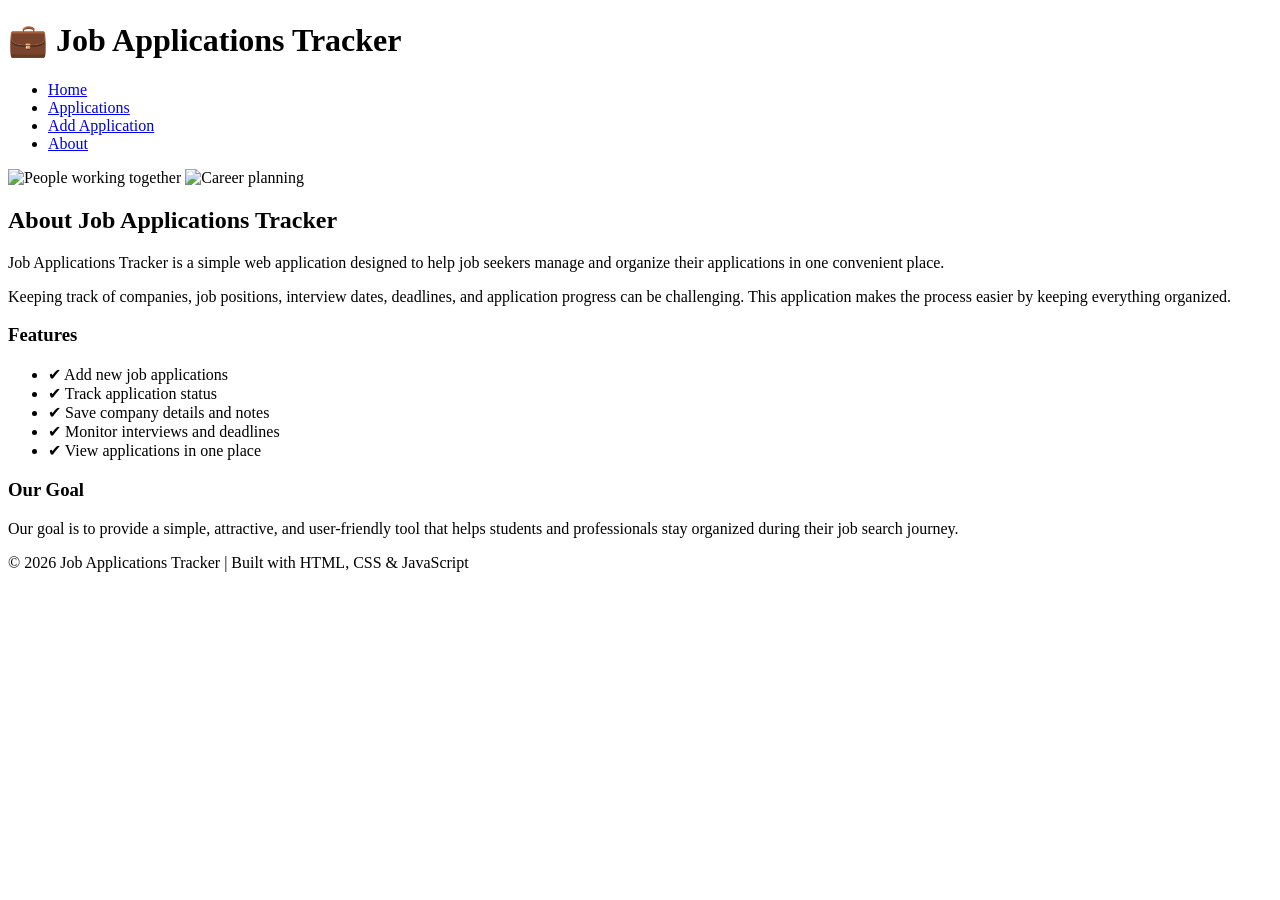
==== commit e4a09a6f: "Add about page with images" ====
--- a/about.html
+++ b/about.html
@@ -3,50 +3,77 @@
 
 <head>
 
-<meta charset="UTF-8">
-<meta name="viewport" content="width=device-width, initial-scale=1.0">
-
-<title>About | Job Applications Tracker</title>
-
-<link rel="stylesheet" href="css/styles.css">
+    <meta charset="UTF-8">
+
+    <meta name="viewport" content="width=device-width, initial-scale=1.0">
+
+    <title>About | Job Applications Tracker</title>
+
+
+    <link rel="preconnect" href="https://fonts.googleapis.com">
+
+    <link rel="preconnect" href="https://fonts.gstatic.com" crossorigin>
+
+    <link href="https://fonts.googleapis.com/css2?family=Poppins:wght@300;400;500;600;700&display=swap" rel="stylesheet">
+
+
+    <link rel="stylesheet" href="styles.css">
 
 </head>
 
 
+
 <body>
 
 
+<!-- HEADER -->
+
 <header>
 
 
-<div class="brand">
-
-<h1>Job Applications Tracker</h1>
-
-<p>
-A job tracker that has one job:
-to track your job applications
-</p>
-
-</div>
-
-
-
-<nav>
-
-<ul>
-
-<li><a href="index.html">Home</a></li>
-
-<li><a href="add.html">Add Application</a></li>
-
-<li><a href="applications.html">Applications</a></li>
-
-<li><a class="active" href="about.html">About</a></li>
-
-</ul>
-
-</nav>
+    <div class="logo">
+
+        <h1>💼 Job Applications Tracker</h1>
+
+    </div>
+
+
+
+    <nav>
+
+        <ul>
+
+            <li>
+                <a href="index.html">
+                    Home
+                </a>
+            </li>
+
+
+            <li>
+                <a href="applications.html">
+                    Applications
+                </a>
+            </li>
+
+
+            <li>
+                <a href="add-application.html">
+                    Add Application
+                </a>
+            </li>
+
+
+            <li>
+                <a href="about.html" class="active">
+                    About
+                </a>
+            </li>
+
+
+        </ul>
+
+    </nav>
 
 
 </header>
@@ -54,205 +81,124 @@
 
 
 
+<!-- MAIN -->
+
 
 <main>
 
 
-
-<section class="hero">
-
-
-<h2>
-About Job Applications Tracker
-</h2>
-
-
-
-<p>
-
-Job Applications Tracker is a job application tracking system designed
-to help job seekers organize their applications,
-track progress, manage deadlines, and stay focused
-during their career search.
-
-</p>
+<section class="about-card">
+
+
+
+    <div class="about-images">
+
+
+        <img 
+        src="https://images.unsplash.com/photo-1521737604893-d14cc237f11d?auto=format&fit=crop&w=600&q=80"
+        alt="People working together">
+
+
+        <img 
+        src="https://images.unsplash.com/photo-1551836022-d5d88e9218df?auto=format&fit=crop&w=600&q=80"
+        alt="Career planning">
+
+
+    </div>
+
+
+
+
+
+    <div class="about-text">
+
+
+        <h2>
+            About Job Applications Tracker
+        </h2>
+
+
+
+        <p>
+            Job Applications Tracker is a simple web application
+            designed to help job seekers manage and organize
+            their applications in one convenient place.
+        </p>
+
+
+
+        <p>
+            Keeping track of companies, job positions, interview
+            dates, deadlines, and application progress can be
+            challenging. This application makes the process easier
+            by keeping everything organized.
+        </p>
+
+
+
+
+        <h3>
+            Features
+        </h3>
+
+
+
+        <ul>
+
+            <li>✔ Add new job applications</li>
+
+            <li>✔ Track application status</li>
+
+            <li>✔ Save company details and notes</li>
+
+            <li>✔ Monitor interviews and deadlines</li>
+
+            <li>✔ View applications in one place</li>
+
+
+        </ul>
+
+
+
+
+        <h3>
+            Our Goal
+        </h3>
+
+
+
+        <p>
+            Our goal is to provide a simple, attractive, and
+            user-friendly tool that helps students and professionals
+            stay organized during their job search journey.
+        </p>
+
+
+
+    </div>
+
 
 
 </section>
 
 
 
-
-
-
-
-<section class="statistics">
-
-
-<h2>
-Why Job Applications Tracker?
-</h2>
-
-
-
-<div class="stats-container">
-
-
-
-<div class="card">
-
-<h3>
-📋 Organize
-</h3>
-
-
-<p>
-
-Keep all job applications in one place
-with important details.
-
-</p>
-
-</div>
-
-
-
-
-
-<div class="card">
-
-<h3>
-📅 Track
-</h3>
-
-
-<p>
-
-Monitor deadlines, interviews,
-and application progress.
-
-</p>
-
-</div>
-
-
-
-
-
-<div class="card">
-
-<h3>
-📈 Improve
-</h3>
-
-
-<p>
-
-Understand your job search progress
-through simple statistics.
-
-</p>
-
-</div>
-
-
-
-</div>
-
-
-</section>
-
-
-
-
-
-
-
-
-
-<section class="hero">
-
-
-<h2>
-Technologies Used
-</h2>
-
-
-
-<p>
-
-Job Applications Tracker was built using modern web technologies:
-
-</p>
-
-
-<p>
-
-<strong>HTML5</strong> - Website structure
-
-<br>
-
-<strong>CSS3</strong> - Styling and responsive design
-
-<br>
-
-<strong>JavaScript</strong> - Interactivity and data management
-
-<br>
-
-<strong>LocalStorage</strong> - Saving applications in the browser
-
-</p>
-
-
-</section>
-
-
-
-
-
-
-
-
-
-<section class="hero">
-
-
-<h2>
-Developer
-</h2>
-
-
-<p>
-
-Created by <strong>Caren Chepkirui</strong>
-as a web development project demonstrating
-HTML, CSS, and JavaScript skills.
-
-</p>
-
-
-</section>
-
-
-
 </main>
 
 
+
+
 <footer>
 
-<p>
-© 2026 Job Applications Tracker 
+    <p>
+        © 2026 Job Applications Tracker |
+        Built with HTML, CSS & JavaScript
+    </p>
 
 </footer>
 
 
 
-
-
-<script src="js/script.js"></script>
-
-
 </body>
 
 </html>
